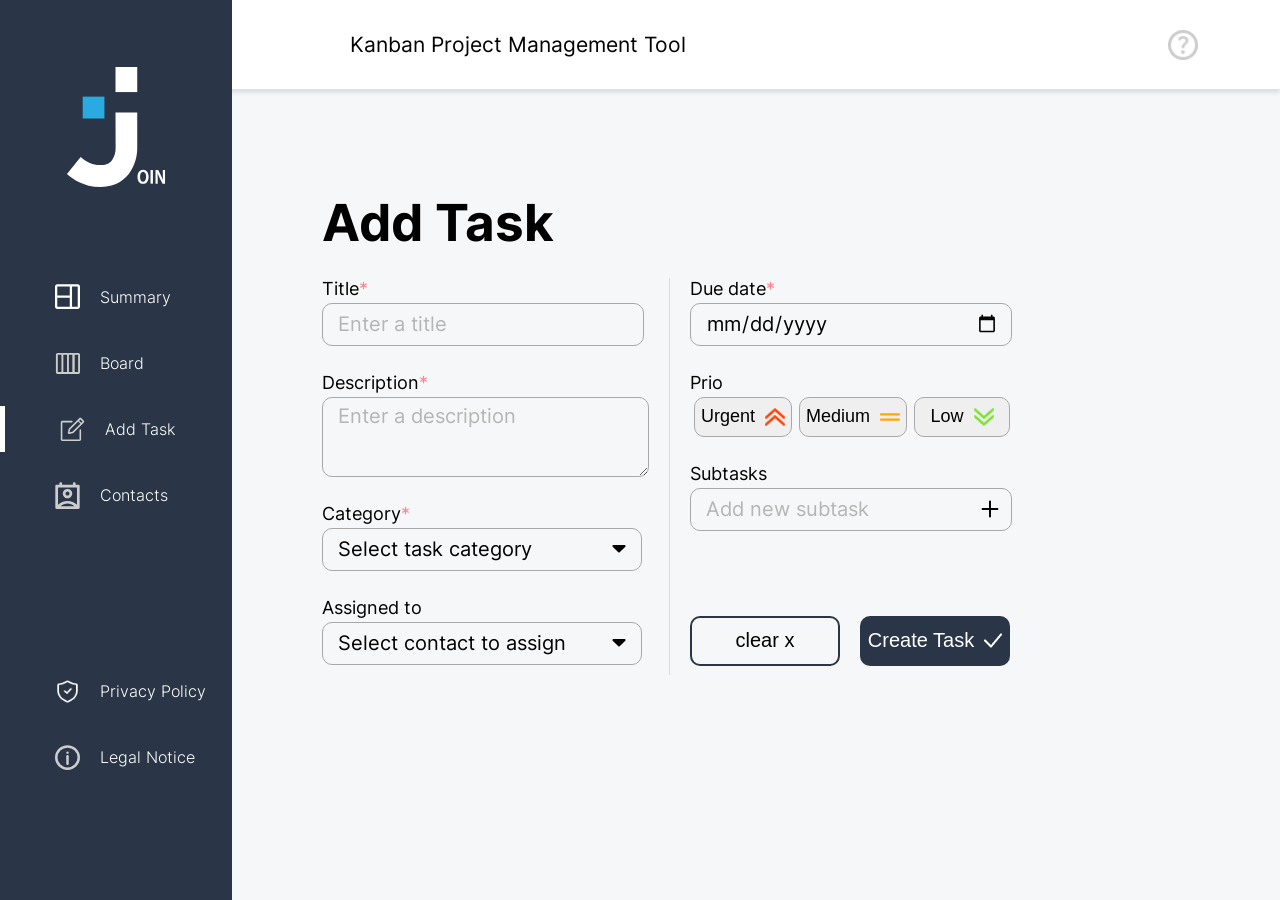
==== add-task.html @ 0c4b6258 "start" ====
<!DOCTYPE html>
<html lang="en">

<head>
    <meta charset="UTF-8">
    <meta http-equiv="X-UA-Compatible" content="IE=edge">
    <meta name="viewport" content="width=device-width, initial-scale=1.0">
    <title>Add Task</title>

    <!-- FAVICON -->
    <link rel="apple-touch-icon" sizes="120x120" href="./src/favicon/apple-touch-icon.png">
    <link rel="icon" type="image/png" sizes="32x32" href="./src/favicon/favicon-32x32.png">
    <link rel="icon" type="image/png" sizes="16x16" href="./src/favicon/favicon-16x16.png">
    <link rel="manifest" href="./src/favicon/site.webmanifest">
    <link rel="mask-icon" href="./src/favicon/safari-pinned-tab.svg" color="#5bbad5">
    <meta name="msapplication-TileColor" content="#da532c">
    <meta name="theme-color" content="#ffffff">
    <!-- CSS -->
    <link rel="stylesheet" href="src/css/fonts.css">
    <link rel="stylesheet" href="src/css/header.css">
    <link rel="stylesheet" href="src/css/sidebar.css">
    <link rel="stylesheet" href="src/css/board.css">
    <link rel="stylesheet" href="src/css/add-task.css">
    <link rel="stylesheet" href="src/css/mobile-menu.css">
    <link rel="stylesheet" href="src/css/main.css">
    <!-- Scripts -->
    <script defer src="src/scripts/script.js"></script>
    <script defer src="src/scripts/storage.js"></script>
    <script defer src="src/scripts/dataBase.js"></script>
    <script defer src="src/scripts/board.js"></script>
    <script defer src="src/scripts/board_utilities.js"></script>
    <script defer src="src/scripts/add-task_html_templates.js"></script>
    <script defer src="src/scripts/add-task.js"></script>
</head>

<body onload="initAddTask()">
    <div w3-include-html="src/templates/header.html"></div>
    <div w3-include-html="src/templates/sidebar.html"></div>
    <div w3-include-html="src/templates/add_task_template.html"></div>
</body>

</html>
---- src/css/fonts.css ----
/* inter-100 - latin */
@font-face {
    font-display: swap;
    /* Check https://developer.mozilla.org/en-US/docs/Web/CSS/@font-face/font-display for other options. */
    font-family: 'Inter';
    font-style: normal;
    font-weight: 100;
    src: url('../fonts/inter-v12-latin-100.eot');
    /* IE9 Compat Modes */
    src: url('../fonts/inter-v12-latin-100.eot?#iefix') format('embedded-opentype'),
         /* IE6-IE8 */
         url('../fonts/inter-v12-latin-100.woff2') format('woff2'),
         /* Super Modern Browsers */
         url('../fonts/inter-v12-latin-100.woff') format('woff'),
         /* Modern Browsers */
         url('../fonts/inter-v12-latin-100.ttf') format('truetype'),
         /* Safari, Android, iOS */
         url('../fonts/inter-v12-latin-100.svg#Inter') format('svg');
    /* Legacy iOS */
}

/* inter-200 - latin */
@font-face {
    font-display: swap;
    /* Check https://developer.mozilla.org/en-US/docs/Web/CSS/@font-face/font-display for other options. */
    font-family: 'Inter';
    font-style: normal;
    font-weight: 200;
    src: url('../fonts/inter-v12-latin-200.eot');
    /* IE9 Compat Modes */
    src: url('../fonts/inter-v12-latin-200.eot?#iefix') format('embedded-opentype'),
         /* IE6-IE8 */
         url('../fonts/inter-v12-latin-200.woff2') format('woff2'),
         /* Super Modern Browsers */
         url('../fonts/inter-v12-latin-200.woff') format('woff'),
         /* Modern Browsers */
         url('../fonts/inter-v12-latin-200.ttf') format('truetype'),
         /* Safari, Android, iOS */
         url('../fonts/inter-v12-latin-200.svg#Inter') format('svg');
    /* Legacy iOS */
}

/* inter-300 - latin */
@font-face {
    font-display: swap;
    /* Check https://developer.mozilla.org/en-US/docs/Web/CSS/@font-face/font-display for other options. */
    font-family: 'Inter';
    font-style: normal;
    font-weight: 300;
    src: url('../fonts/inter-v12-latin-300.eot');
    /* IE9 Compat Modes */
    src: url('../fonts/inter-v12-latin-300.eot?#iefix') format('embedded-opentype'),
         /* IE6-IE8 */
         url('../fonts/inter-v12-latin-300.woff2') format('woff2'),
         /* Super Modern Browsers */
         url('../fonts/inter-v12-latin-300.woff') format('woff'),
         /* Modern Browsers */
         url('../fonts/inter-v12-latin-300.ttf') format('truetype'),
         /* Safari, Android, iOS */
         url('../fonts/inter-v12-latin-300.svg#Inter') format('svg');
    /* Legacy iOS */
}

/* inter-regular - latin */
@font-face {
    font-display: swap;
    /* Check https://developer.mozilla.org/en-US/docs/Web/CSS/@font-face/font-display for other options. */
    font-family: 'Inter';
    font-style: normal;
    font-weight: 400;
    src: url('../fonts/inter-v12-latin-regular.eot');
    /* IE9 Compat Modes */
    src: url('../fonts/inter-v12-latin-regular.eot?#iefix') format('embedded-opentype'),
         /* IE6-IE8 */
         url('../fonts/inter-v12-latin-regular.woff2') format('woff2'),
         /* Super Modern Browsers */
         url('../fonts/inter-v12-latin-regular.woff') format('woff'),
         /* Modern Browsers */
         url('../fonts/inter-v12-latin-regular.ttf') format('truetype'),
         /* Safari, Android, iOS */
         url('../fonts/inter-v12-latin-regular.svg#Inter') format('svg');
    /* Legacy iOS */
}

/* inter-500 - latin */
@font-face {
    font-display: swap;
    /* Check https://developer.mozilla.org/en-US/docs/Web/CSS/@font-face/font-display for other options. */
    font-family: 'Inter';
    font-style: normal;
    font-weight: 500;
    src: url('../fonts/inter-v12-latin-500.eot');
    /* IE9 Compat Modes */
    src: url('../fonts/inter-v12-latin-500.eot?#iefix') format('embedded-opentype'),
         /* IE6-IE8 */
         url('../fonts/inter-v12-latin-500.woff2') format('woff2'),
         /* Super Modern Browsers */
         url('../fonts/inter-v12-latin-500.woff') format('woff'),
         /* Modern Browsers */
         url('../fonts/inter-v12-latin-500.ttf') format('truetype'),
         /* Safari, Android, iOS */
         url('../fonts/inter-v12-latin-500.svg#Inter') format('svg');
    /* Legacy iOS */
}

/* inter-600 - latin */
@font-face {
    font-display: swap;
    /* Check https://developer.mozilla.org/en-US/docs/Web/CSS/@font-face/font-display for other options. */
    font-family: 'Inter';
    font-style: normal;
    font-weight: 600;
    src: url('../fonts/inter-v12-latin-600.eot');
    /* IE9 Compat Modes */
    src: url('../fonts/inter-v12-latin-600.eot?#iefix') format('embedded-opentype'),
         /* IE6-IE8 */
         url('../fonts/inter-v12-latin-600.woff2') format('woff2'),
         /* Super Modern Browsers */
         url('../fonts/inter-v12-latin-600.woff') format('woff'),
         /* Modern Browsers */
         url('../fonts/inter-v12-latin-600.ttf') format('truetype'),
         /* Safari, Android, iOS */
         url('../fonts/inter-v12-latin-600.svg#Inter') format('svg');
    /* Legacy iOS */
}

/* inter-700 - latin */
@font-face {
    font-display: swap;
    /* Check https://developer.mozilla.org/en-US/docs/Web/CSS/@font-face/font-display for other options. */
    font-family: 'Inter';
    font-style: normal;
    font-weight: 700;
    src: url('../fonts/inter-v12-latin-700.eot');
    /* IE9 Compat Modes */
    src: url('../fonts/inter-v12-latin-700.eot?#iefix') format('embedded-opentype'),
         /* IE6-IE8 */
         url('../fonts/inter-v12-latin-700.woff2') format('woff2'),
         /* Super Modern Browsers */
         url('../fonts/inter-v12-latin-700.woff') format('woff'),
         /* Modern Browsers */
         url('../fonts/inter-v12-latin-700.ttf') format('truetype'),
         /* Safari, Android, iOS */
         url('../fonts/inter-v12-latin-700.svg#Inter') format('svg');
    /* Legacy iOS */
}
---- src/css/header.css ----
body {
    font-family: 'Inter';
    font-style: normal;
}

.header {
    position: fixed;
    display: flex;
    align-items: center;
    justify-content: space-between;
    top: 0px;
    width: 100%;
    height: 89px;
    background: rgb(255, 255, 255);
    box-shadow: 0px 4px 4px rgba(0, 0, 0, 0.1);
    font-size: 21px;
    z-index: 21;
}

.headline {
    padding-left: 350px;
}

.profile-section {
    display: flex;
    align-items: center;
    gap: 12px;
    height: 100%;
    padding-right: 20px;
}

.guestUserLogo {
    background-image: url(../img/Guestlogin.svg);
    background-size: 50px 50px;
}

.logout-container {
    display: flex;
    flex-direction: column;
    position: absolute;
    right: 30px;
    top: 90px;
    background-color: #2A3647;
    color: white;
    font-size: 15px;
    border-radius: 20px 0px 20px 20px;
    padding: 10px;
}

.logout-container div {
    padding: 8px 16px 8px 16px;
    cursor: pointer;
    color: #CDCDCD;
}

.logout-container div:hover {
    background-color: #2A3D59;
}

.loggedinUserLogo {
    width: 50px;
    height: 50px;
    display: flex;
    justify-content: center;
    align-items: center;
    border-radius: 100%;
    color: white;
    font-weight: bold;
    background-color: #2B3647;
}

.profile-section > a {
    display: flex;
}

.helpIcon {
    width: 30px;
    height: 30px;
    cursor: pointer;
}

.loggedinUserLogo:hover,
.guestUserLogo:hover {
    transform: scale(1.1);
}

.helpIcon:hover {
    filter: invert(78%) sepia(0%) saturate(1480%) hue-rotate(176deg) brightness(114%) contrast(79%);
    transform: scale(1.1);
}

.guestLogin {
    cursor: pointer;
    width: 50px;
    height: 50px;
}

.logout {
    position: absolute;
    top: 60px;
    right: 50px;
    z-index: 9999;
    cursor: pointer;
}

.dNone {
    display: none;
}

.headline-logo {
    height: 39px;
    padding-left: 25px;
    display: none;
}

.logout-mobile-container {
    display: none;
}

@media(max-width: 750px) {
    .headline {
        top: 105px;
        padding-left: 0;
        font-size: 16px;
        text-align: center;
        display: flex;
        align-items: center;
        justify-content: center;
    }

    .question-mark {
        display: none;
    }

    .logout {
        display: none;
    }

    .logout-mobile {
        cursor: pointer;
    }

    .legal-notice-mobile {
        padding-bottom: 10px !important;
        padding-top: 15px !important;
        padding: 30px;
        cursor: pointer;
    }

    .logout-mobile {
        padding-left: 30px;
        margin-bottom: 20px;
    }
}

@media(max-width: 750px) {

    .headline>p {
        display: none;
    }
}
---- src/css/sidebar.css ----
body {
    font-family: 'Inter';
    margin: 0;
}

.dNone {
    display: none;
}

.sidebar {
    position: fixed;
    top: 0px;
    width: 232px;
    height: 100%;
    background: rgb(42, 54, 71);
    z-index: 21;
    display: flex;
    flex-direction: column;
    align-items: center;
    justify-content: space-between;
}

.top-part,
.bottom-part {
    width: 100%;
}

.logo-container {
    display: flex;
    justify-content: center;
}

.join-logo-menu,
.join-logo-not-loggedin {
    width: 100.3px;
    height: 121.97px;
    margin-top: 66px;
    margin-bottom: 66px;
    cursor: pointer;
}

.menu {
    width: 100%;
}

.menu-icon-text {
    font-family: 'Inter' !important;
    font-weight: 300;
    font-size: 16px;
    color: white;
    height: 46px;
    width: 100%;
    margin-top: 20px;
    display: flex;
    justify-content: space-between;
    align-items: center;
    cursor: pointer;
    box-sizing: border-box;
}

.menu-icon-text:hover {
    background-color: #222b39;
}

.activeLink {
    border-left: 5px solid #FFFFFF;
}

.activeLinkMobil {
    border-bottom: 5px solid #FFFFFF;
}


.icon {
    width: 37px;
    height: 100%;
    display: flex;
    justify-content: center;
    align-items: center;
    margin-left: 55px;
    margin-right: 20px;
}

.icon img {
    width: 25px;
}

.text {
    display: flex;
    justify-content: start;
    width: 100%;
}

.legal-notice {
    width: 100%;
    display: flex;
    align-items: end;
    justify-content: center;
    padding-bottom: 120px;
}

.privacy-policy {
    display: flex;
    align-items: end;
}

a {
    text-decoration: none;
    color: white;
}

@media(max-width: 750px) {

    .sidebar {
        display: none;
    }

    .legal-notice-icon-header {
        visibility: visible;
    }

    .join-headline {
        z-index: 999;
    }

    .headline-logo {
        display: block;
    }

    .profile-section {
        width: auto;
        padding-right: 20px;
    }

    .join-title {
        top: 105px;
        padding-left: 0px;
        font-size: 14px;
    }
}

@media(max-width: 420px) {
    .join-title {
        display: none;
    }
}
---- src/css/board.css ----
/* === GLOBAL === */

html {
    font-size: 16px;
    font-family: 'Inter';
}

body {
    margin: 0;
    background-color: #F6F7F8;
}

/* === GENERAL === */

*::-webkit-scrollbar {
    height: 8px;
    width: 4px;
    margin-left: 5px;
}

*::-webkit-scrollbar-track {
    background: #f1f1f1;
}

*::-webkit-scrollbar-thumb {
    background: #28ABE2;
    border-radius: 10px;
}

.dNone {
    display: none !important;
}

.subheadlineStyle {
    font-weight: 700;
    font-size: 1.1rem;
}

.preventScrolling {
    overflow: hidden !important;
}

.required-star {
	color: #FF8190;
}

/* CUSTOM CHECKBOX */


/* === BOARD-HEADER === */

#boardHeader {
    position: fixed;
    width: auto;
    height: 327px;
    left: 267px;
    right: 28px;
    top: 30px;
    display: flex;
    align-items: center;
    max-width: 1995px;
}

#boardInnerContainer {
    display: flex;
    align-items: center;
    justify-content: space-between;
    height: 73px;
    width: 100%;
    padding: 0 35px 0 35px;
}

#boardInnerContainer>p {
    margin: 0;
    display: none;
}

.boardHeadline {
    font-family: 'Inter';
    font-style: normal;
    font-weight: 700;
    font-size: 2.5rem;
    line-height: 120%;
    margin: 0;
}

#searchContainer {
    display: flex;
    flex-direction: row;
    align-items: center;
    padding: 0px;
    gap: 20px;
    height: 55px;
}

.searchField {
    background: #FFFFFF;
    border: 1px solid #A8A8A8;
    border-radius: 10px;
    height: 42px;
    display: flex;
    align-items: center;
    box-sizing: border-box;
}

.devider {
    background-color: #A8A8A8;
    width: 1px;
    height: 26px;
}

.searchFieldImage {
    height: 15px;
    padding: 0 12px 0 12px;
}

#inputSearch {
    padding: 12px 21px;
    border: none;
    border-radius: 10px;
}

#inputSearch:focus {
    outline: none;
}

#addTask {
    display: flex;
    flex-direction: row;
    justify-content: center;
    align-items: center;
    padding: 0px 13px;
    height: 42px;
    background: #2A3647;
    color: #FFFFFF;
    border-radius: 10px;
    cursor: pointer;
    width: max-content;
}

#addTaskMobil {
    padding: 3px;
    position: absolute;
    top: 175px;
    right: 28px;
    width: 35px;
    height: 35px;
    background: #2A3647;
    border-radius: 10px;
    background-image: url(../img/img_board/cross_white.png);
    background-repeat: no-repeat;
    background-position: center center;
    display: none;
    cursor: pointer;
    z-index: 20;
}

#addTask:hover {
    background-color: #28ABE2;
    box-shadow: 0px 5px 5px rgba(0, 0, 0, 0.25);
}

#addTaskMobil:hover {
    background-color: #28ABE2;
    box-shadow: 0px 5px 5px rgba(0, 0, 0, 0.25);
}

/* === BOARD-MAIN === */

#boardMainContainer {
    position: absolute;
    min-width: 1200px;
    height: calc(100vh - 282px);
    left: 267px;
    right: 0;
    padding: 0 63px 0 35px;
    top: 278px;
    display: flex;
    justify-content: space-between;
    overflow-x: hidden;
    max-width: 1920px;
}

.col {
    width: 250px;
    height: auto;
    display: flex;
    flex-direction: column;
    overflow-x: auto;
    overflow-y: hidden;
}

.boardControlElements {
    display: flex;
    align-items: center;
    justify-content: space-between;
    margin-bottom: 16px;
}

.boardControlElements>h2 {
    font-size: 1.2rem;
    color: #2A3647;
}

.boardControlElements img {
    cursor: pointer;
}

.addBtn:hover {
    filter: invert(65%) sepia(21%) saturate(6259%) hue-rotate(164deg) brightness(120%) contrast(100%);
}

/* TASK-CONTAINER  */

.taskContainer {
    overflow-x: hidden;
    overflow-y: auto;
    padding-right: 10px;
    padding-top: 2px;
    height: 100%;
}

/* TASK-FIELD */

.task {
    display: flex;
    flex-direction: column;
    justify-content: center;
    align-items: flex-start;
    padding: 18px 19px;
    gap: 10px;
    background: #FFFFFF;
    box-shadow: 0px 0px 14px 3px rgba(0, 0, 0, 0.04);
    border-radius: 30px;
    margin-bottom: 16px;
    cursor: pointer;
    position: relative;
}

.emptyCategory {
    width: 100%;
    height: 50px;
    display: flex;
    justify-content: center;
    align-items: center;
    border: 2px dotted #979797;
    color: #979797;
    background: #D1D1D1;
    border-radius: 10px;
}

.task:hover {
    transform: scale(1.02);
}

.category {
    background: #FF7A00;
    color: #ffffff;
    border-radius: 10px;
    padding: 4px 25px;
}

.title {
    font-size: 1rem;
    color: #2A3647;
    margin: 0;
}

.description {
    color: #000000;
}

.subtaskMainContainer {
    display: flex;
    flex-direction: column;
    gap: 10px;
}

#subtaskTaskInfoContainer {
    display: flex;
    flex-direction: column;
    gap: 4px;
}

#subtaskTaskInfoContainer div {
    cursor: pointer;
    display: flex;
    align-items: center;
    gap: 6px;
}


.subtaskBar {
    display: flex;
    align-items: center;
    width: 100%;
    justify-content: space-between;
}

.progressBar {
    height: 8px;
    width: 138px;
    background-color: #A8A8A8;
    border-radius: 5px;
}

.progress {
    height: 8px;
    background-color: #28ABE2;
    border-radius: 5px;
}

.progressInNumbers {
    font-size: .8rem;
}

.statusContainer {
    display: flex;
    justify-content: space-between;
    width: 100%;
}

.assignedToContainer {
    display: flex;
    padding-left: 6px;
}

.assignedPersonInitials {
    margin-left: -6px;
}

.prioImage {
    object-fit: contain;
    width: fit-content;
}

.mobileMoveToBtn {
    width: 25px;
    position: absolute;
    top: 15px;
    right: 15px;
}

.mobileMoveToBtn:hover {
    filter: invert(52%) sepia(93%) saturate(1021%) hue-rotate(164deg) brightness(98%) contrast(80%);
    transform: rotateX(180deg);
}

.mobilMoveToContainer {
    display: flex;
    flex-direction: column;
    gap: 10px;
    align-items: center;
    justify-content: center;
    width: 100%;
}

.moveToBox {
    position: absolute;
    background-color: white;
    z-index: 100;
    left: 0;
    right: 0;
    top: 0;
    bottom: 0;
    display: flex;
    border-radius: 30px;
    padding: 18px;
}

.mobileMoveToRow {
    width: 100%;
    text-align: center;
    background-color: #2A3647;
    color: #FFFFFF;
    border-radius: 10px;
    padding: 5px 0;
}

.mobileMoveToRow:hover {
    background-color: #28ABE2;
}

/* === TASK-WINDOW === */

#taskInfoContainer {
    position: fixed;
    top: 0;
    bottom: 0;
    right: 0;
    left: 0;
    height: 100vh;
    width: 100vw;
    background-color: rgba(0, 0, 0, 0.5);
    z-index: 10;
    display: flex;
    align-items: center;
    justify-content: center;
    z-index: 30;
}

.taskEditContainer {
    display: flex;
    flex-direction: column;
    align-items: flex-start;
    padding: 50px 20px;
    gap: 25px;
    position: relative;
    width: 385px;
    min-height: 550px;
    background: #FFFFFF;
    border-radius: 30px;
    box-sizing: border-box;
}

.closeBtn {
    position: absolute;
    top: 20px;
    right: 20px;
    cursor: pointer;
}

.closeBtn:hover {
    transform: scale(1.2);
}

.titleEditWindow {
    font-size: 2.5rem;
}

.dateContainer {
    display: flex;
    align-items: center;
    gap: 40px;
}

.priorityContainer {
    display: flex;
    align-items: center;
    gap: 40px;
}

.editDeleteContainer {
    position: absolute;
    right: 35px;
    bottom: 35px;
    display: flex;
    border-radius: 10px;
    width: fit-content;
    cursor: pointer;
}

.right {
    padding: 4px 10px 4px 10px;
    background-color: #2A3647;
    border-top-right-radius: 8px;
    border-bottom-right-radius: 8px;
    display: flex;
    align-items: center;
    justify-content: center;
}

.right:hover {
    background-color: #28ABE2;
}

.right>img {
    height: 23px;
}

.left {
    background-image: url(../img/img_board/delete.svg);
    background-size: 23px 23px;
    background-repeat: no-repeat;
    background-position: center;
    padding: 4px 26px 4px 10px;
    border: 2px solid #2A3647;
    border-top-left-radius: 8px;
    border-bottom-left-radius: 8px;
}

.left:hover {
    filter: invert(65%) sepia(21%) saturate(6259%) hue-rotate(164deg) brightness(120%) contrast(100%);
}

.assignedToMainContainer {
    gap: 10px;
    display: flex;
    flex-direction: column;
}

#assignedToContainer {
    display: flex;
    flex-direction: column;
    gap: 10px;
}

.assignedPerson {
    display: flex;
    align-items: center;
    gap: 30px;
}

.initials {
    width: 30px;
    height: 30px;
    border-radius: 100%;
    display: flex;
    justify-content: center;
    align-items: center;
    color: #ffffff;
    font-size: 0.7rem;
    border: 2px solid white;
}

.priorityValue {
    color: #ffffff;
    display: flex;
    align-items: center;
    gap: 10px;
    padding: 4px 18px;
    border-radius: 10px;
    min-height: 20px;
}

.priorityValue>img {
    filter: brightness(0) invert(1);
    width: 20px;
    height: 18px;
    object-fit: contain;
}

#task-alert {
    position: absolute;
    left: 50%;
    transform: translateX(-50%);
    bottom: 100px;
    z-index: 20;
    animation: move-up 3000ms ease-in-out forwards;
    font-size: 1rem;
    font-weight: 400;
    max-width: 326px;
    text-align: center;
}


@keyframes move-up {

    0% {
        bottom: -100%;
    }

    30% {
        bottom: 100px;
    }

    50% {
        bottom: 100px;
    }

    70% {
        bottom: 100px;
    }

    100% {
        bottom: -100%;
    }
}

/* === EDIT-TASK === */

.taskEditForm {
    display: flex;
    gap: 25px;
}

.applyEditBtn {
    display: flex;
    flex-direction: row;
    justify-content: center;
    align-items: center;
    padding: 8px 10px;
    gap: 10px;
    background: #2A3647;
    border: none;
    border-radius: 10px;
    line-height: 120%;
    font-size: 1.2rem;
    font-weight: 700;
    color: #FFFFFF;
    cursor: pointer;
    position: absolute;
    right: 25px;
    bottom: 25px;
}

.applyEditBtn:hover {
    background-color: #29ABE2;
    box-shadow: 0px 5px 5px rgba(0, 0, 0, 0.25);
}

.editTaskGap {
    flex-direction: row;
    width: auto;
}

.leftEditContainer,
.rightEditContainer {
    display: flex;
    flex-direction: column;
    gap: 20px;
    width: 100%;
}

#inputEditTitle {
    display: flex;
    flex-direction: row;
    align-items: center;
    padding: 13px 21px;
    gap: 10px;
    border: 1px solid #D1D1D1;
    border-radius: 10px;
    font-size: 1.1rem;
}

#inputEditDescription {
    display: flex;
    flex-direction: row;
    align-items: center;
    height: 50px;
    padding: 13px 21px;
    gap: 10px;
    border: 1px solid #D1D1D1;
    border-radius: 10px;
    resize: none;
    font-family: 'Inter';
    font-size: 1.1rem;
}

.dueDate {
    padding: 11.5px 21px;
    border: 1px solid #D1D1D1;
    border-radius: 10px;
    font-family: 'Inter';
    font-size: 1.1rem;
    margin-top: 20px;
}

/* dueDate iOS version */

.input-container-edit {
    display: flex;
    flex-direction: column;
}

.input-date-ios-edit {
    display: flex;
    justify-content: space-between;
	display: none !important;
    margin-top: 20px;
}


.input-field-edit {
    display: flex;
    align-items: center;
    justify-content: space-between;
    width: 320px;
    height: 41px;
    border: 1px solid #D1D1D1;
    border-radius: 10px;
    cursor: pointer;
    padding: 23px 21px;
    box-sizing: border-box;
}

.field-style-edit {
	width: 32%;
	border: 1px solid #a8a8a8;
    border-radius: 10px;
	height: 41px;
    box-sizing: border-box;
    padding: 0 15px;
	background-color: transparent;
}

#day, #months, #year {
	display: none;
}

#inputEditTitle:focus,
#inputEditDescription:focus,
.dueDate:focus {
    outline: none;
}

.inputPrioContainer {
    width: 100%;
    display: flex;
    flex-direction: column;
    gap: 20px;
}

.prioBtn {
    display: flex;
    width: 100%;
    height: 40px;
    gap: 10px;
}

.prioBtn>button {
    display: flex;
    align-items: center;
    justify-content: center;
    width: 33.33%;
    gap: 10px;
    font-size: 18px;
    background-color: #FFFFFF;
    box-shadow: 0 0 4px rgba(0, 0, 0, 0.2);
    border: none;
    border-radius: 10px;
    flex: 1;
    cursor: pointer;
}

.prioBtn>button:hover {
    box-shadow: 0px 5px 9px -3px #979797;
}

.prioBtn>button img {
    object-fit: contain;
}

.prioImg {
    width: 20px;
    height: 18px;
}

.prioActive {
    color: #FFFFFF;
    box-shadow: 0px 5px 9px -3px #979797;
}

.assignedContainer {
    display: flex;
    flex-direction: column;
    gap: 20px;
}

#assignedToInput div {
    display: flex;
    align-items: center;
    cursor: pointer;
    justify-content: space-between;
    padding: 7.5px 21px;
}

.assignedOpenBtn {
    cursor: pointer;
    padding: 13px 0px;
}

#assignedToInput {
    display: flex;
    flex-direction: column;
    height: 47px;
    max-height: 200px;
    border: 1px solid #D1D1D1;
    border-radius: 10px;
    font-size: 1rem;
    transition: height 150ms ease-in;
}

.assignedList {
    list-style: none;
    text-align: start;
    padding: 0;
    margin-top: 0;
    overflow-y: scroll;
}

.assignedList label {
    cursor: pointer;
}

.assignedList li {
    display: flex;
    justify-content: space-between;
    align-items: center;
    cursor: pointer;
    padding: 4px 15px;
}

.assignedList li:hover {
    background-color: #D1D1D1;
}

.assignedList li input {
    cursor: pointer;
}

.openAssigned {
    height: 200px !important;
}

#selectedAssignments {
    display: flex;
    padding-left: 6px;
}

.subTaskContainer {
    display: flex;
    flex-direction: column;
    margin-bottom: 15px;
}

.subTaskContainer>label {
    margin-bottom: 20px;
}

.subtaksInputContainer {
    position: relative;
}

#inputSubtask {
    display: flex;
    flex-direction: row;
    align-items: center;
    width: 100%;
    padding: 13px 21px;
    gap: 10px;
    border: 1px solid #D1D1D1;
    border-radius: 10px;
    font-size: 1.1rem;
    box-sizing: border-box;
}

.subtaskAddBtn {
    background-image: url(../img/img_board/plus_symbol.png);
    background-repeat: no-repeat;
    background-size: 20px 20px;
    width: 25px;
    height: 25px;
    background-color: transparent;
    border: none;
    position: absolute;
    top: 15px;
    right: 10px;
    cursor: pointer;
}

.subtaskAddBtn:hover {
    transform: scale(1.1);
}

#subtasksList {
    list-style: none;
    padding-left: 0;
    display: flex;
    flex-direction: column;
    gap: 5px;
}

#subtasksList hr {
    height: 25px;
}

#subtasksList div label {
    width: 75%;
    cursor: pointer;
}

#subtasksList div {
    display: flex;
    align-items: center;
    justify-content: space-between;
    gap: 5px;
    cursor: pointer;
}

#subtasksList div input {
    cursor: pointer;
}

.btnContainer {
    display: flex;
    align-items: center;
    gap: 4px;
}

.subtaskBtnStyle {
    background-repeat: no-repeat;
    background-position: center center;
    background-size: 25px 25px;
    width: 25px;
    height: 25px;
}

.deleteSubtaskBtn {
    background-image: url(../img/img_board/delete.svg);
}

.deleteSubtaskBtn:hover {
    transform: scale(1.1);
}

.editSubtaskBtn {
    background-image: url(../img/img_board/edit.svg);
}

.editSubtaskBtn:hover {
    transform: scale(1.1);
}

.saveSubtaskBtn {
    background-image: url(../img/img_board/check.svg);
    filter: invert();
}

#saveSubtaskBtn:hover {
    transform: scale(1.1);
}

.editSubtask {
    width: 75%;
    border: 1px solid #D1D1D1;
    border-radius: 10px;
    padding: 6px;
}



/* === Modal for Task creation === */

.add-task-card {
    padding: 10px 50px;
    background-color: #F5F5F5;
    border-radius: 30px;
    animation: slide-in-left;
    animation-duration: 0.5s;
    transition: all 220ms ease-in-out;
    position: relative;
    overflow-y: auto;
    overflow-x: hidden;
}


@keyframes slide-in-left {
    0% {
        transform: translateX(100vw);
    }

    100% {
        transform: translateX(0vw);
    }
}

.show-overlay {
    transform: translate(0);
}



/* === MEDIA-QUERIES === */
@media (max-width: 1515px) {

    #boardMainContainer {
        flex-wrap: wrap;
        min-width: 0;
        gap: 0;
        top: 300px;
        height: calc(100vh - 320px);
        padding: 0 28px 0 0;
    }

@media (max-width: 868px) {

    #boardMainContainer {
        flex-direction: column;
        flex-wrap: unset;
        min-width: 0;
        gap: 0;
        top: 300px;
        height: calc(100vh - 320px);
        padding: 0 28px 0 0;
    }

    #boardInnerContainer {
        flex-direction: column;
        gap: 20px;
    }

    #boardHeader {
        height: 245px;
        top: 57px;
    }

    .col {
        width: 100%;
        min-height: 320px;
    }

    .taskContainer {
        display: flex;
        justify-content: center;
        overflow-x: auto;
        overflow-y: hidden;
        gap: 30px;
    }

    .taskContainer::-webkit-scrollbar:horizontal {
        height: 4px;
    }

    .task {
        min-width: 250px;
        height: 175px;
    }

    body {
        overflow-y: auto;
    }
}

@media (max-width: 750px) {

    #boardMainContainer {
        height: calc(100vh - 360px);
        left: 28px;
        padding: 0 28px 0 0;
        overflow: unset;
    }

    #boardHeader {
        position: absolute;
        left: -7px;
    }

    #boardInnerContainer>p {
        display: block;
    }

    #boardInnerContainer {
        align-items: flex-start;
        padding: 0 0 0 35px;
    }

    #addTask {
        display: none;
    }

    #addTaskMobil {
        display: block;
    }

    #taskInfoContainer {
        height: calc(100vh - 95px);
    }

    .mainContainer {
        overflow: scroll;
        height: calc(100% - 94px);
        position: absolute;
        top: 0;
        bottom: 0;
        width: 100%;
    }

    .taskEditContainer {
        width: 100%;
        height: 100%;
        border-radius: 0;
        flex-direction: column;
        overflow-y: scroll;
    }

    .taskEditForm {
        flex-direction: column;
        margin: auto;
    }

    .due-date {
		display: none !important;
	}

	#due-date {
		display: none !important;
	}

	.input-date-ios-edit {
		display: flex !important;
	}

	#day, #months, #year {
		display: block;
	}

    .applyEditBtn {
        align-self: flex-end;
        position: unset;
    }
}

@media (max-width: 725px) {

    #searchContainer {
        flex-direction: column;
    }

    #addTask {
        min-height: 42px;
    }

    #boardHeader {
        height: 200px;
    }
}

@media (max-width: 500px) {

    .taskEditContainer {
        height: calc(100vh - 95px);
        height: calc(100svh - 95px);
        position: absolute;
        top: 0;
    }
}

@media (max-width: 400px) {

    .prioBtn {
        flex-direction: column;
        height: auto;
    }

    #urgentBtn,
    #mediumBtn,
    #lowBtn {
        padding: 7px 75px;
    }
}
}
---- src/css/add-task.css ----
h1 {
	font-size: clamp(2.3rem, 5vw, 3.2rem);
}

.join-menu {
	width: 0;
	visibility: hidden;
}

.container {
	display: flex;
	flex-direction: column;
	align-items: center;
	justify-content: center;
	position: absolute;
	left: 232px;
	top: 0;
	max-width: 1920px;
	bottom: 0;
}

.addTaskForm {
	display: flex;
	flex-direction: column;
	margin-left: 90px;
	height: 587px;
}

.input-container {
	display: flex;
	flex-direction: column;
	gap: 4px;
	margin-bottom: 6px;
}

.task-headline {
	margin-bottom: 25px;
}

.task-container {
	display: flex;
}

.task-left {
	display: flex;
	flex-direction: column;
	border-right: 1px solid rgb(219, 219, 219);
	padding-right: 20px;
	gap: 20px;
}

.task-right {
	display: flex;
	flex-direction: column;
	padding-left: 20px;
	gap: 20px;
}

/* inputfield */

label {
	font-size: 18px;
}

.input-field {
	display: flex;
	align-items: center;
	justify-content: space-between;
	width: 320px;
	height: 41px;
	border: 1px solid #a8a8a8;
	border-radius: 10px;
	cursor: pointer;
}

.input-field input {
	width: 80%;
	padding: 0 12px 0 15px;
	font-size: 20px;
	border: 0;
	background-color: transparent;
	font-family: 'Inter';
	cursor: pointer;
}

.required-star {
	color: #FF8190;
}

/* textarea */

.textarea-field {
	padding: 6px 0 0 15px;
	resize: vertical;
	width: 310px;
	border: 1px solid #a8a8a8;
	border-radius: 10px;
	font-size: 20px;
	background-color: transparent;
	font-family: 'Inter';
}

input:focus,
textarea:focus {
	outline: none;
}

/* toggle Menu Category */

.toggle-menu {
	position: relative;
	display: inline-block;
	display: flex;
	flex-direction: column;
	width: 320px;
	height: max-content;
	border: none;
	font-size: 20px;
	font-family: 'Inter';
	cursor: pointer;
}

.category-list {
	list-style: none;
	display: none;
	margin: 0;
	margin-top: -10px;
	padding: 10px 0;
	border-radius: 0 0 10px 10px;
	border: 1px solid #a8a8a8;
	border-top: 0px;
	z-index: 0;
	position: relative;
}

.category-list::-webkit-scrollbar {
	display: none;
}

.color-dot {
	width: 15px;
	height: 15px;
	border-radius: 50%;
}

.selected-category-heading {
	display: flex;
	align-items: center;
	gap: 16px;
}

.new-category,
.assigned-to,
.select-task-category {
	border: 1px solid #a8a8a8;
	border-radius: 10px;
	height: 41px;
	padding: 0px 15px;
	display: flex;
	align-items: center;
	justify-content: space-between;
	z-index: 9;
}

.selection {
	position: absolute;
	top: 41px;
	width: 99%;
	background-color: #f0f0f0ff;
	border-radius: 10px;
	padding-left: 6px;
	padding-bottom: 6px;
	z-index: 1;
}

.category-input {
	padding-right: 6px;
	padding-bottom: 6px;
	display: flex;
	justify-content: space-between;
	align-items: center;
	gap: 6px;
}

.category-task {
	padding: 3px 15px;
	display: flex;
	justify-content: space-between;
	align-items: center;
	gap: 6px;
}

.category-name {
	width: 280px;
	display: flex;
	align-items: center;
	gap: 6px;
}

/* toggle Menu Contact */

.contact {
	padding: 6px 15px;
	display: flex;
	align-items: center;
	justify-content: space-between;
}

.contact>label {
	cursor: pointer;
}

.category-task:hover,
.contact:hover {
	background-color: rgb(209, 209, 209);
}

/* NEW CATEGORY STYLE */

.new-category {
	display: none;
}

.new-catgory__input {
	border: none;
	background-color: transparent;
	width: 100%;
	height: 100%;
	font-size: 20px;
}

.new-category__actions {
	display: flex;
	align-items: center;
	gap: 10px;
}

.new-category__button {
	border: none;
	background-color: transparent;
	cursor: pointer;
	height: 20px;
	width: 20px;
	display: inline-block;
}

.vertical {
	border-left: 2px solid black;
	height: 20px;
	margin: 0 10px;
}

.new-category__button--close {
	background: url('../img/img_add_task/close.svg');
	background-repeat: no-repeat;
	background-position: center;
}

.new-category__button--check {
	background: url('../img/img_add_task/check.svg');
	background-repeat: no-repeat;
	background-position: center;
}

.color-container {
	display: flex;
	align-items: center;
	display: none;
	gap: 8px;
	margin-left: 15px;
}

.color-container input[type='radio'] {
	display: none;
}

.color-container input[type='radio']:checked~label {
	box-shadow: 0px 10px 10px rgba(0, 0, 0, 0.4);
	transform: translateY(2px);
}

.color__input {
	display: flex;
}

.color {
	width: 15px;
	height: 15px;
	background-color: transparent;
	border: none;
	transition: all 0.4s;
	cursor: pointer;
	border-radius: 50%;
}

.color-container {
	display: none;
}

.color:active {
	transform: translateY(5px);
}

.color--sky-blue {
	background-color: #3f51b5;
}

.color--red {
	background-color: #f44336;
}

.color--green {
	background-color: #4caf50;
}

.color--orange {
	background-color: #ff9800;
}

.color--purple {
	background-color: #9c27b0;
}

.color--blue {
	background-color: #2196f3;
}

/* ASSIGNEMTN TO LIST STYLE */

.assigned-to__list {
	list-style: none;
	margin: 0;
	padding: 0;
	background-color: #fff;
	border: 1px solid #a8a8a8;
	border-radius: 10px;
	height: auto;
	padding-bottom: 10px;
	display: flex;
	align-items: center;
	flex-direction: column;
	overflow-y: auto;
	overflow-x: hidden;
	display: none;
}

.assigned-to__list::-webkit-scrollbar {
	display: none;
}

.assigned-to__list li {
	width: 93%;
	display: flex;
	justify-content: space-between;
	align-items: center;
}

.assigned-to__in-list {
	display: flex;
	align-items: center;
	justify-content: space-between;
	width: 100%;
	padding: 7px 0;
}

.contact {
	display: flex;
	align-items: center;
	justify-content: space-between;
}

/* dueDate */

input[type='date']::-webkit-calendar-picker-indicator {
	width: 20px;
	height: 20px;
	cursor: pointer;
}

.due-date input {
	width: 300px;
}

/* dueDate iOS version */

.input-date-ios {
	max-width: 320px;
	justify-content: space-between;
	display: none !important;
}

.field-style {
	width: 32%;
	border: 1px solid #a8a8a8;
	border-radius: 10px;
	height: 41px;
	box-sizing: border-box;
	padding: 0 15px;
	background-color: transparent;
}

#day,
#months,
#year {
	display: none;
}

/* prio Button */

.prio-btn {
	display: flex;
	width: 320px;
	height: 40px;
	gap: 3px;
}

.prio-btn button:hover {
	-webkit-box-shadow: 0px 10px 9px -3px #979797;
	box-shadow: 0px 5px 9px -3px #979797;
}

.prio-btn button {
	display: flex;
	align-items: center;
	justify-content: center;
	gap: 10px;
	font-size: 18px;
	border: 1px solid #a8a8a8;
	border-radius: 10px;
	margin-left: 4px;
	flex: 1;
	cursor: pointer;
}

.prio-img {
	width: 20px;
	height: 18px;
}

.urgent-aktiv {
	color: white;
	background-color: rgb(251, 62, 0);
}

.medium-aktiv {
	color: white;
	background-color: rgb(255, 168, 0);
}

.low-aktiv {
	color: white;
	background-color: rgb(122, 226, 42);
}

/* subtasks */

.subtask-input,
.add-input {
	padding-right: 6px;
	display: flex;
	align-items: center;
	gap: 6px;
}

.subtask {
	margin: 6px;
	display: flex;
	justify-content: space-between;
}

#subtask-plus {
	margin-right: 12px;
	cursor: pointer;
	margin-left: auto;
}

.subtask__input {
	display: none;
}

.subtask__actions {
	display: flex;
	align-items: center;
	gap: 10px;
	display: none;
}

.subtask__actions img {
	cursor: pointer;
	margin-right: 5px;
}

.subtask__close {
	display: block;
	border-right: 1px solid black;
	padding-right: 10px;
}

.subtasks-list {
	list-style: none;
	margin: 0;
	padding: 0;
	margin-top: 15px;
	display: none;
}

.subtaskText {
	width: 240px;
}

.subtask {
	display: flex;
	align-items: center;
	justify-content: space-between;
}

.subtask__title-box {
	display: flex;
	align-items: center;
	gap: 20px;
}

.subtask__square {
	display: block;
	width: 20px;
	height: 20px;
	border: 1px solid black;
	border-radius: 5px;
}

.subtask__remove {
	background-image: url(../img/img_add_task/delete.svg);
	background-repeat: no-repeat;
	background-position: center center;
	background-size: 25px 25px;
	width: 25px;
	height: 25px;
	cursor: pointer;
}

.subtask__remove:hover {
	transform: scale(1.1);
}

.x {
	border-right: 1px solid rgb(219, 219, 219);
	padding: 6px;
}

/* Clear and Add_Task Button */

.clear-btn {
	width: 100px;
	font-size: 20px;
}

.create-btn {
	display: flex;
	justify-content: center;
	align-items: center;
	gap: 10px;
	font-size: 20px;
}

.add-task-buttons {
	width: 325;
	display: flex;
	gap: 20px;
	margin-top: 59px;
}

/* Color Circles Category */

.color-circle {
	height: 15px;
	width: 15px;
	border-radius: 50%;
	cursor: pointer;
}

/* Color Circles Contact */

.color-circle-contact {
	display: flex;
	align-items: center;
	justify-content: center;
	color: white;
	height: 35px;
	width: 35px;
	border-radius: 50%;
	cursor: pointer;
}

.color-container-contact {
	display: flex;
	gap: 12px;
	margin-left: 4px;
}

::placeholder {
	opacity: 0.5;
}

.required {
	margin-top: 4px;
	color: rgb(251, 129, 144);
}

#TaskCreatedAlert {
	position: absolute;
	left: 50%;
	transform: translateX(-50%);
	bottom: 100px;
	z-index: 20;
	animation: move-up 3000ms ease-in-out forwards;
	font-size: 1rem;
	font-weight: 400;
	max-width: 326px;
	text-align: center;
}

@keyframes move-up {

	0% {
		bottom: -100%;
	}

	30% {
		bottom: 100px;
	}

	50% {
		bottom: 100px;
	}

	70% {
		bottom: 100px;
	}

	100% {
		bottom: -100%;
	}
}

.coloredBtn {
	display: flex;
	flex-direction: row;
	justify-content: center;
	align-items: center;
	padding: 14px 15px;
	gap: 10px;
	background: #2A3647;
	border: none;
	border-radius: 10px;
	line-height: 120%;
	font-size: 1.3rem;
	font-weight: 700;
	color: #FFFFFF;
	cursor: pointer;
}

.dark-btn {
	border: 0;
	background-color: rgb(42, 54, 71);
	color: white;
	width: 150px;
	height: 50px;
	border-radius: 10px;
	transition: 100ms ease-in-out;
	cursor: pointer;
}

.dark-btn:hover {
	background-color: rgb(68, 182, 230);
	-webkit-box-shadow: 0px 10px 9px -3px #979797;
	box-shadow: 0px 5px 9px -3px #979797;
}

.dark-btn:active {
	background-color: #091931;
}

.transparent-btn {
	background-color: rgba(255, 255, 255, 0);
	border: 2px solid rgb(42, 54, 71);
	width: 150px;
	height: 50px;
	border-radius: 10px;
	transition: 100ms ease-in-out;
	cursor: pointer;
}

.transparent-btn:hover {
	border: 2px solid rgb(41, 171, 226);
	color: rgb(41, 171, 226);
	-webkit-box-shadow: 0px 10px 9px -3px #979797;
	box-shadow: 0px 5px 9px -3px #979797;
}


@media (max-width: 1200px) {
	.add-task-buttons {
		display: flex;
		justify-content: flex-end;
		margin-top: 59px;
	}

	.textarea-field textarea {
		width: 390px;
	}

	.join-menu {
		visibility: visible;
		position: fixed;
		top: 0px;
		width: 232px;
		height: 100%;
		background: darkgrey;
	}

	.task-left {
		display: flex;
		flex-direction: column;
		border-right: 1px solid rgb(219, 219, 219);
	}

	.task-right {
		display: flex;
		flex-direction: column;
	}
}

@media (max-width: 1025px) {

	.container {
		align-items: center;
		right: 0;
		top: 89px;
	}

	.addTaskForm {
		height: 100%;
		margin-left: 0;
	}

	.task-container {
		flex-direction: column;
	}

	.task-left {
		padding-right: 0;
		border-right: none;
	}

	.task-right {
		padding-left: 0;
		padding-top: 10px;
		margin-bottom: 20px;
	}

	.add-task-buttons {
		margin-top: 0;
		width: 320px;
	}

	.textarea-field {
		width: 320px;
		box-sizing: border-box;
	}

	.toggle-menu,
	.input-field {
		width: 320px;
	}
}

@media (max-width: 750px) {
	.join-menu {
		visibility: visible;
		position: fixed;
		top: 0px;
		width: 232px;
		height: 100%;
		background: darkgrey;
	}

	.container {
		position: unset;
		margin-left: 0;
		display: flex;
		justify-items: center;
		align-items: center;
		margin-top: 80px;
		margin-bottom: 120px;
		left: 0;
	}

	.task-headline {
		margin-bottom: 15px;
		margin-top: 35px;
	}

	.due-date {
		display: none !important;
	}

	#due-date {
		display: none !important;
	}

	.input-date-ios {
		display: flex !important;
	}

	#day,
	#months,
	#year {
		display: block;
	}
}

@media (max-width: 450px) {
	.prio-btn {
		flex-direction: column;
		height: auto;
	}

	.prioBtnMobile {
		width: fit-content;
		padding: 5px 20px;
		min-width: 166px
	}
}
---- src/css/mobile-menu.css ----
.mobile-menu {
    width: calc(100% - 4px);
    padding-left: 2px;
    padding-right: 2px;
    height: max-content;
    padding-bottom: 0px;
    background-color: #2A3647;
    position: fixed;
    bottom: 0;
    display: none;
    justify-content: space-around;
    align-items: flex-end;
    z-index: 994;
}

.mobile-menu a {
    width: 80px;
    height: 80px;
    padding-bottom: 15px;
    text-decoration: none;
    color: white;
    display: flex;
    align-items: center;
    flex-direction: column;
    justify-content: flex-end;
    filter: brightness(0.8);
}

.mobile-menu img {
    width: 22px;
    height: 22px;
}

.mobile-menu-selected {
    filter: brightness(1) !important;
    background-color: #091931;
}

.mobile-menu span {
    margin-top: 14px;
    font-family: 'Inter';
    font-size: 16px;
    font-weight: 400;
}

.buttonSection {
    display: flex;
    flex-direction: column;
    justify-content: center;
    align-items: center;
    padding: 10px;
    width: 20vw;
    height: 60px;
    gap: 10px;
    color: #CDCDCD;
}

.buttonSectionBackground {
    background-color: #091931;
}

.buttonSection p {
    margin: 0;
}

@media(max-width: 750px) {

    .mobile-menu {
        display: flex;
        height: 100px;
    }
}
---- src/css/main.css ----
.hide {
	opacity: 0;
	visibility: hidden;
}

.d-none {
	display: none;
}
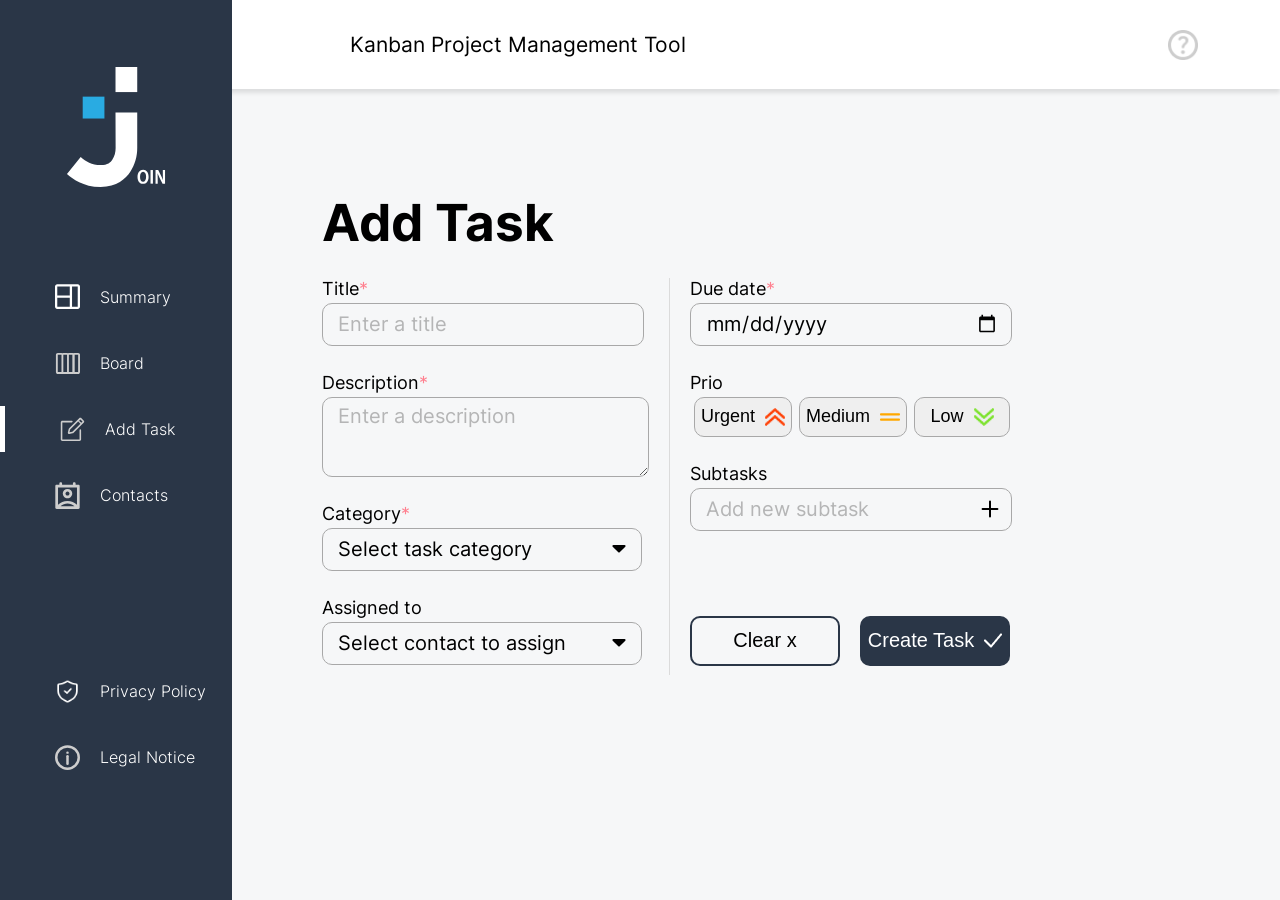
==== commit 3c37551a: "move all categories function to a new .js file" ====
--- a/add-task.html
+++ b/add-task.html
@@ -31,6 +31,7 @@
     <script defer src="src/scripts/board_utilities.js"></script>
     <script defer src="src/scripts/add-task_html_templates.js"></script>
     <script defer src="src/scripts/add-task.js"></script>
+    <script defer src="src/scripts/categories.js"></script>
 </head>
 
 <body onload="initAddTask()">
--- a/src/css/board.css
+++ b/src/css/board.css
@@ -238,7 +238,7 @@
 }
 
 .emptyCategory {
-    width: 100%;
+    min-width: 70%;
     height: 50px;
     display: flex;
     justify-content: center;
@@ -299,7 +299,7 @@
 
 .progressBar {
     height: 8px;
-    width: 138px;
+    width: 90%;
     background-color: #A8A8A8;
     border-radius: 5px;
 }
@@ -335,6 +335,7 @@
 }
 
 .mobileMoveToBtn {
+    display: none;
     width: 25px;
     position: absolute;
     top: 15px;
@@ -369,7 +370,7 @@
 }
 
 .mobileMoveToRow {
-    width: 100%;
+    width: 60%;
     text-align: center;
     background-color: #2A3647;
     color: #FFFFFF;
@@ -995,16 +996,20 @@
         top: 57px;
     }
 
+    .mobileMoveToBtn {
+        display: block;
+    }
+
     .col {
         width: 100%;
         min-height: 320px;
     }
 
     .taskContainer {
-        display: flex;
+        /*display: flex;
         justify-content: center;
         overflow-x: auto;
-        overflow-y: hidden;
+        overflow-y: hidden;*/
         gap: 30px;
     }
 
@@ -1013,7 +1018,7 @@
     }
 
     .task {
-        min-width: 250px;
+        min-width: 70%;
         height: 175px;
     }
 
--- a/src/css/add-task.css
+++ b/src/css/add-task.css
@@ -502,6 +502,8 @@
 	padding: 0;
 	margin-top: 15px;
 	display: none;
+	max-height: 130px;
+    overflow: auto;
 }
 
 .subtaskText {
